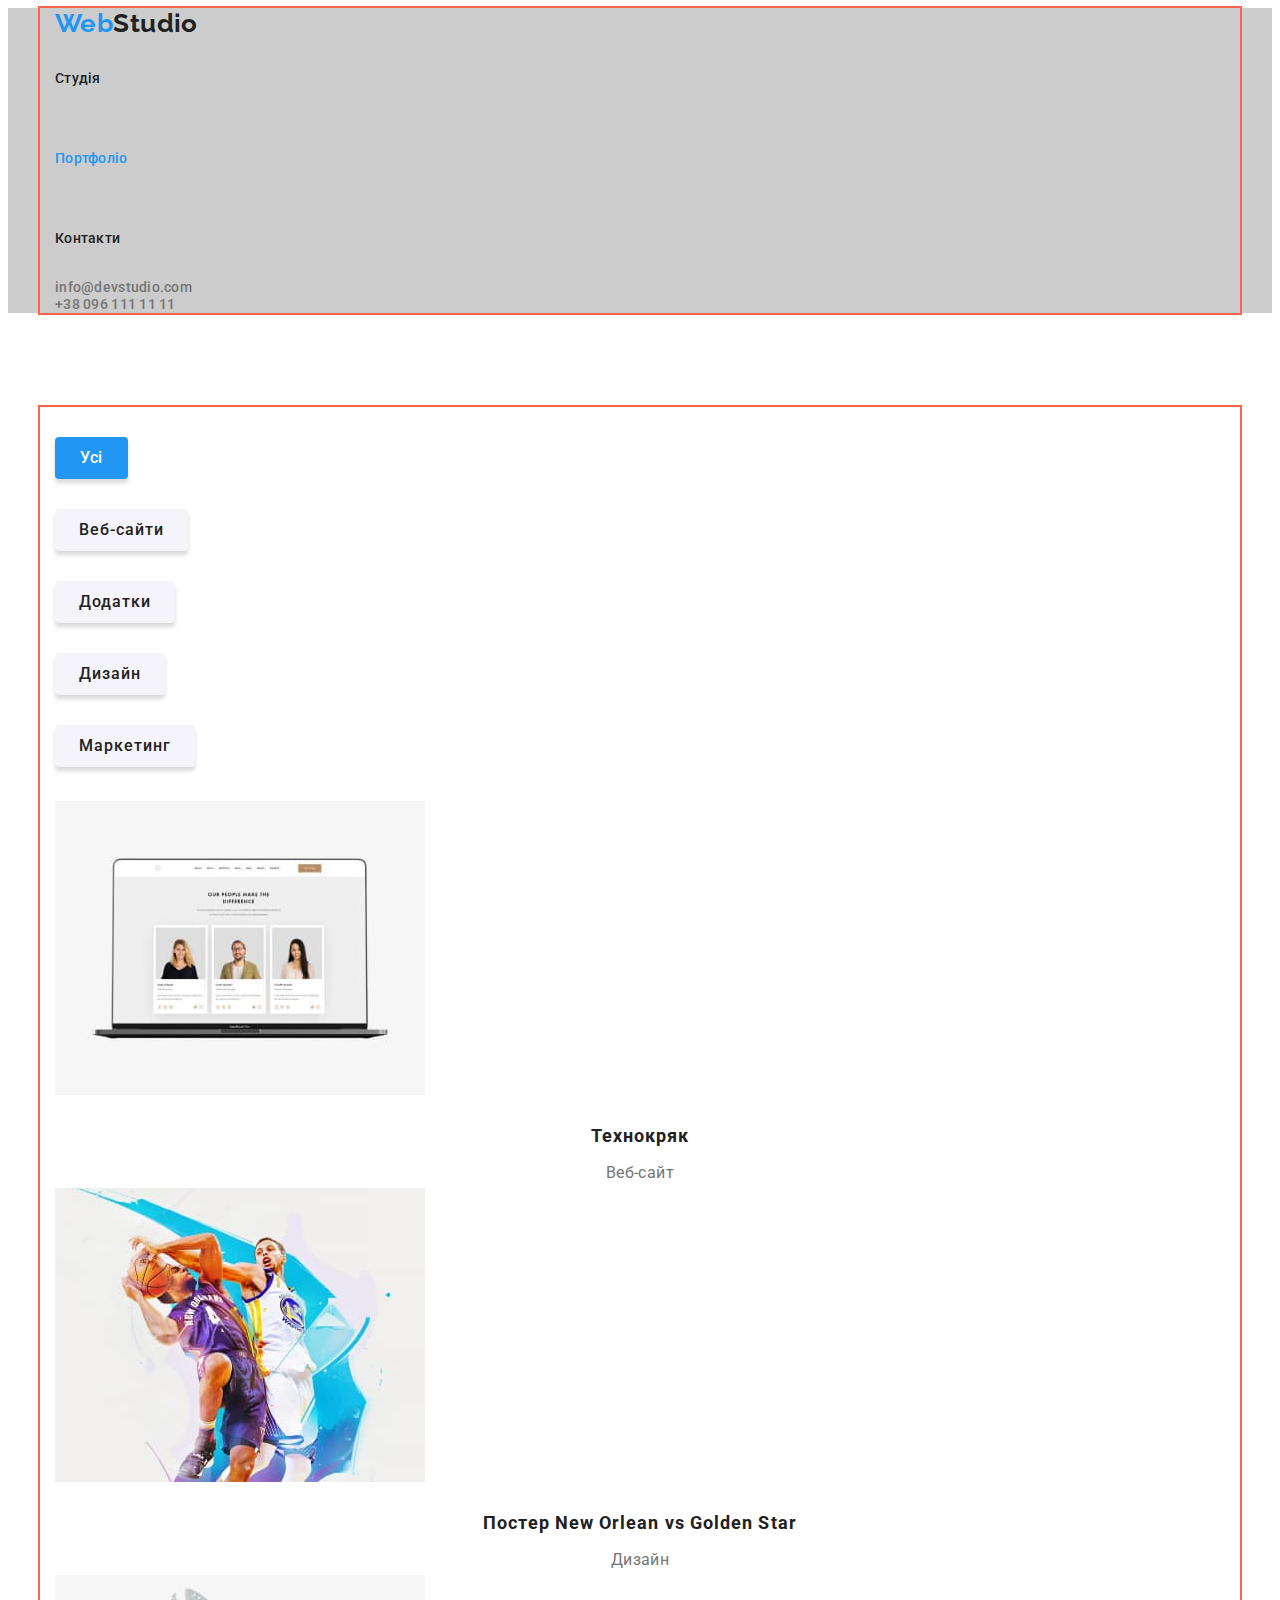
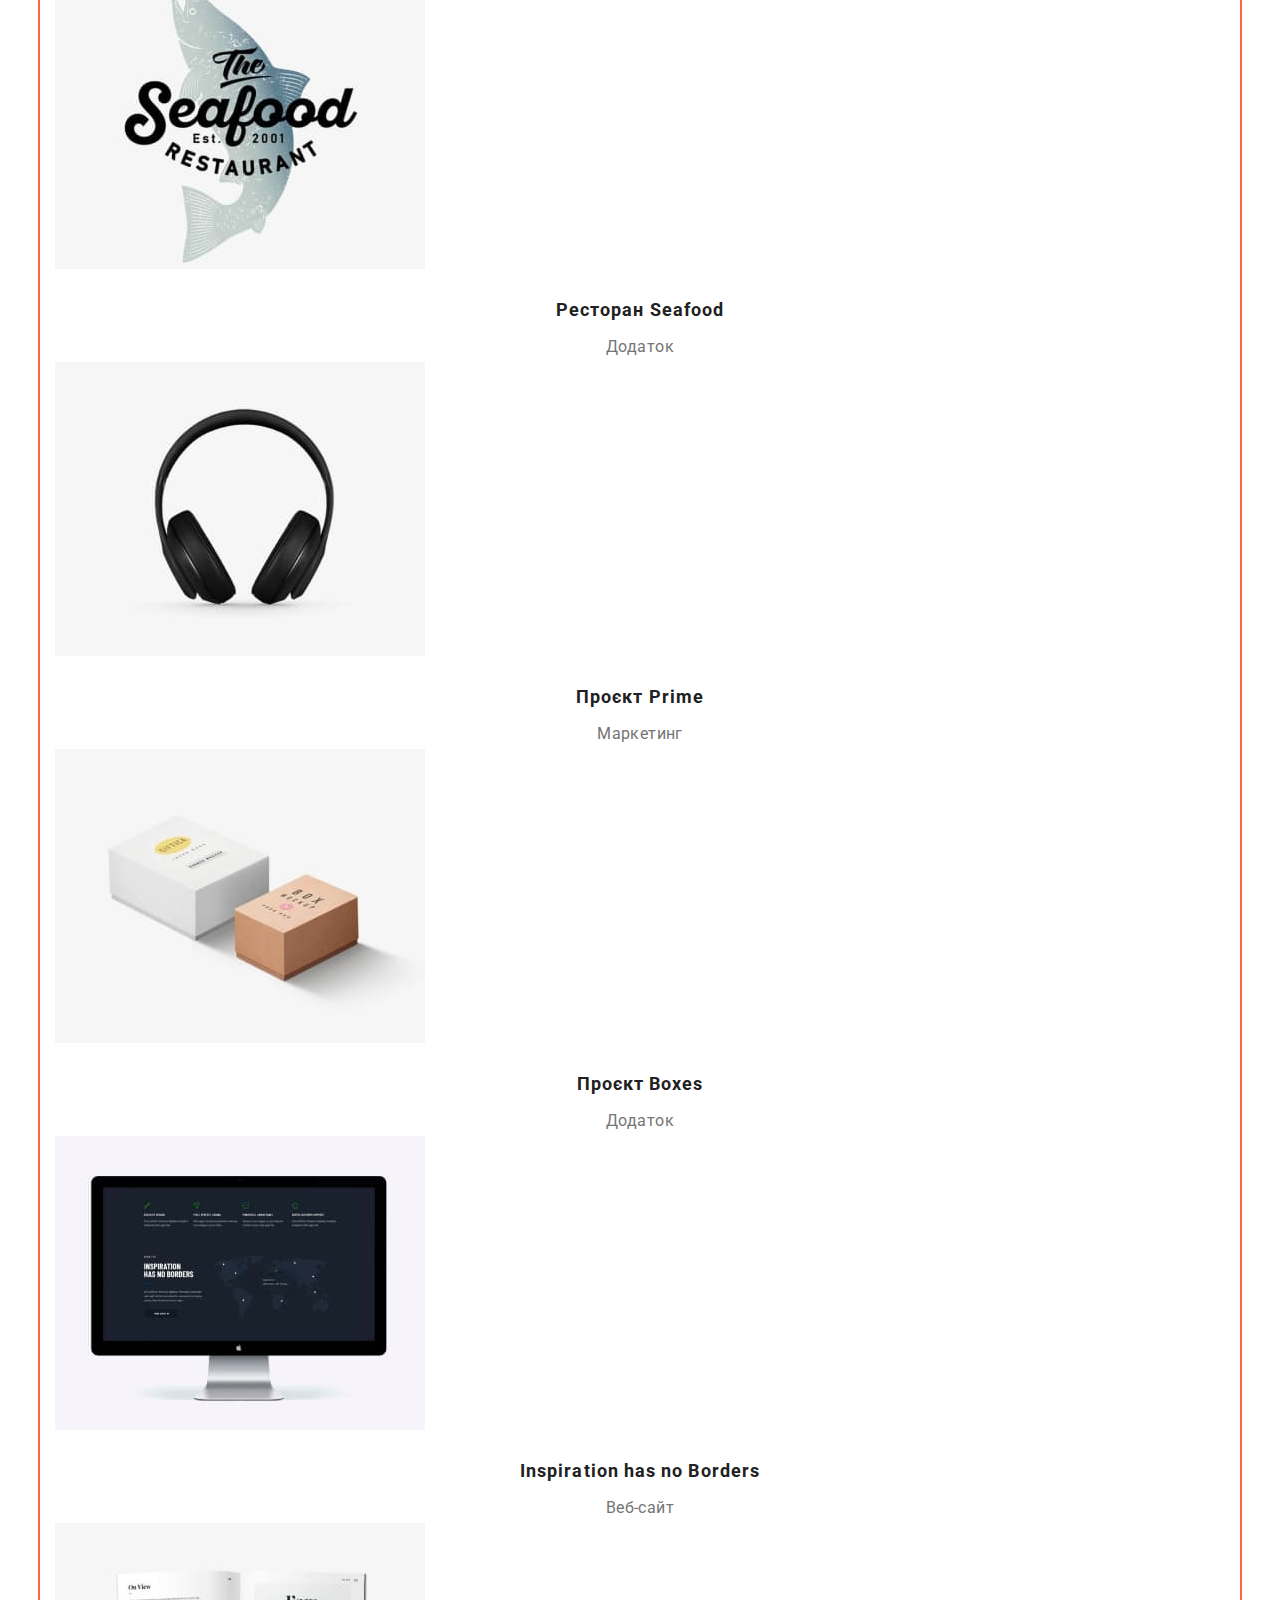
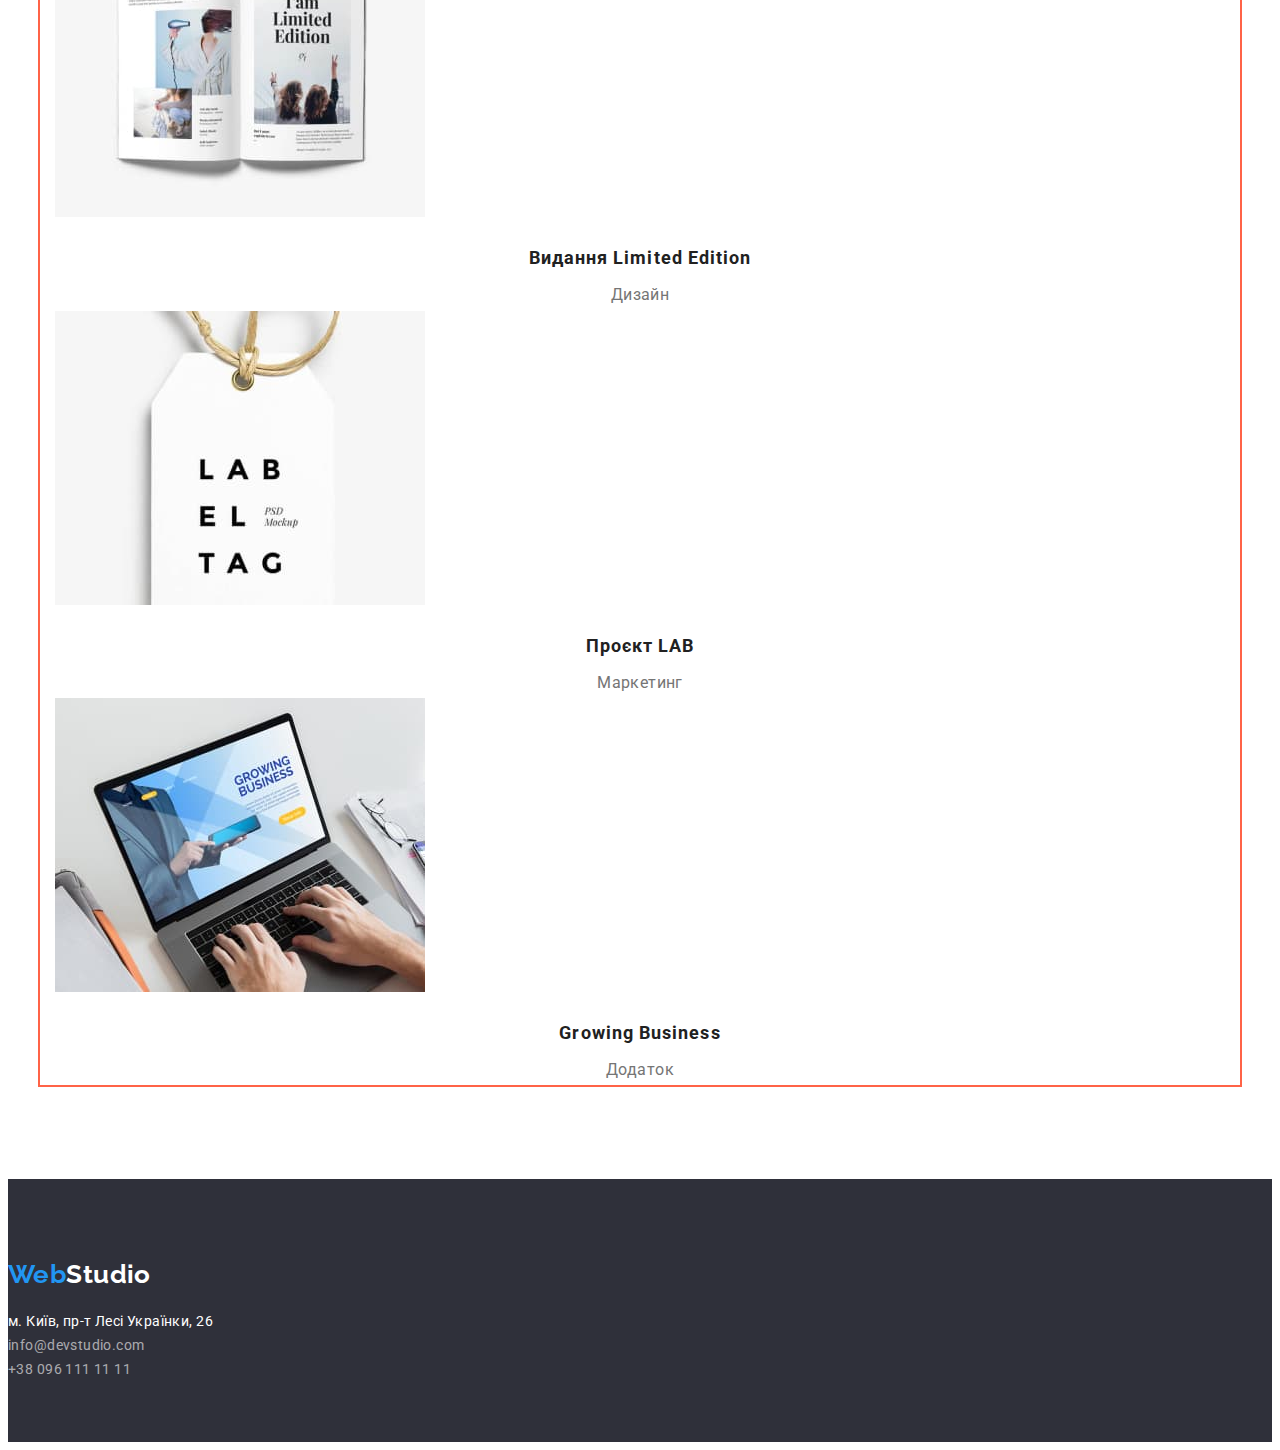
==== portfolio.html @ 20a70041 "Update index.html portfolio.html styles.css" ====
<!DOCTYPE html>
<html lang="uk">
  <head class="container">
    <meta charset="UTF-8" />
    <meta http-equiv="X-UA-Compatible" content="IE=edge" />
    <meta name="viewport" content="width=device-width, initial-scale=1.0" />
    <title>WebStudio-portfolio</title>
    <link
      href="https://fonts.googleapis.com/css2?family=Raleway:wght@700&family=Roboto:wght@400;500;700;900&display=swap"
      rel="stylesheet"
    />
    <link
      rel="stylesheet"
      href="https://cdnjs.cloudflare.com/ajax/libs/modern-normalize/1.1.0/modern-normalize.min.css"
      integrity="sha512-wpPYUAdjBVSE4KJnH1VR1HeZfpl1ub8YT/NKx4PuQ5NmX2tKuGu6U/JRp5y+Y8XG2tV+wKQpNHVUX03MfMFn9Q=="
      crossorigin="anonymous"
      referrerpolicy="no-referrer"
    />
    <link rel="stylesheet" href="./css/styles.css" />
  </head>
  <body>
    <!--Header-->
    <header class="page-header">
      <div class="container">
        <nav>
          <a href="/" class="logo">Web<span class="accent">Studio</span></a>
          <ul class="site-nav list">
            <li>
              <a href="./index.html" class="link">Студія</a>
            </li>
            <li>
              <a href="./portfolio.html" class="link current">Портфоліо</a>
            </li>
            <li>
              <a href="" class="link">Контакти</a>
            </li>
          </ul>
        </nav>
        <!--Mail+tel-->
        <ul class="auth-nav list">
          <li>
            <a href="mailto:info@devstudio.com" class="link">info@devstudio.com</a>
          </li>
          <li>
            <a href="tel:+380961111111" class="link">+38 096 111 11 11</a>
          </li>
        </ul>
      </div>
    </header>
    <main class="portfolio">
      <h1 hidden>Портфоліо</h1>
      <!--Buttons-->
      <div class="container">
        <ul class="work-nav list">
          <li>
            <button type="button" class="button primary">Усі</button>
          </li>
          <li>
            <button type="button" class="button secondary">Веб-сайти</button>
          </li>
          <li>
            <button type="button" class="button secondary">Додатки</button>
          </li>
          <li>
            <button type="button" class="button secondary">Дизайн</button>
          </li>
          <li>
            <button type="button" class="button secondary">Маркетинг</button>
          </li>
        </ul>
        <!--Portfolio-->
        <ul class="work-list list">
          <li>
            <img src="./images/portfolio/techno.jpg" alt="Технокряк" width="370" height="294" />
            <h2 class="title">Технокряк</h2>
            <p class="post">Веб-сайт</p>
          </li>
          <li>
            <img
              src="./images/portfolio/poster.jpg"
              alt="Постер New Orlean vs Golden Star"
              width="370"
              height="294"
            />
            <h2 class="title">Постер New Orlean vs Golden Star</h2>
            <p class="post">Дизайн</p>
          </li>
          <li>
            <img
              src="./images/portfolio/seafood.jpg"
              alt="Ресторан Seafood"
              width="370"
              height="294"
            />
            <h2 class="title">Ресторан Seafood</h2>
            <p class="post">Додаток</p>
          </li>
          <li>
            <img src="./images/portfolio/prime.jpg" alt="Проєкт Prime" width="370" height="294" />
            <h2 class="title">Проєкт Prime</h2>
            <p class="post">Маркетинг</p>
          </li>
          <li>
            <img src="./images/portfolio/boxes.jpg" alt="Проєкт Boxes" width="370" height="294" />
            <h2 class="title">Проєкт Boxes</h2>
            <p class="post">Додаток</p>
          </li>
          <li>
            <img
              src="./images/portfolio/inspiration.jpg"
              alt="Inspiration has no Borders"
              width="370"
              height="294"
            />
            <h2 class="title">Inspiration has no Borders</h2>
            <p class="post">Веб-сайт</p>
          </li>
          <li>
            <img
              src="./images/portfolio/limedition.jpg"
              alt="Видання Limited Edition"
              width="370"
              height="294"
            />
            <h2 class="title">Видання Limited Edition</h2>
            <p class="post">Дизайн</p>
          </li>
          <li>
            <img src="./images/portfolio/lab.jpg" alt="Проєкт LAB" width="370" height="294" />
            <h2 class="title">Проєкт LAB</h2>
            <p class="post">Маркетинг</p>
          </li>
          <li>
            <img
              src="./images/portfolio/growing.jpg"
              alt="Growing Business"
              width="370"
              height="294"
            />
            <h2 class="title">Growing Business</h2>
            <p class="post">Додаток</p>
          </li>
        </ul>
      </div>
    </main>
    <!--Contact Section-->
    <footer class="footer">
      <div class="logo-footer"></div>
      <a href="/" class="logo">Web<span class="studio">Studio</span></a>
      </div>
      <address>
        <ul class="contact list">
          <li>
            <a
              href="https://goo.gl/maps/7zNhKzBeEA4Yudbg6"
              target="_blank"
              rel="noopener noreferrer nofollow"
              class="adres"
              >м. Київ, пр-т Лесі Українки, 26
            </a>
          </li>
          <li>
            <a href="mailto:info@devstudio.com" class="link">info@devstudio.com</a>
          </li>
          <li>
            <a href="tel:+380961111111" class="link">+38 096 111 11 11</a>
          </li>
        </ul>
      </address>
    </footer>
  </body>
</html>
---- css/styles.css ----
/*Колір основного тексту #212121*/
/*Вторинний колір тексту #757575*/
/*Акцент #2196F3*/
/*HEDER and FOOTER #2F303A*/
/*Tel, mailto rgba(255, 255, 255, 0.6);*/
/*Основне тло background: ##FFFFFF*/
/*Додатковий колір кнопок #F5F4FA*/
/*Утиліта для скидання точок ненумерованого списку*/

:root {
  --text-color: #ffffff;
  --primary-text-color: #212121;
  --secondary-text-color: #757575;
  --accent-color: #2196f3;
  --primary-button-color: #f5f4fa;
  --background-color: #f5f4fa;
  --primary-background-color: #ffffff;
  --secondary-background-color: #2f303a;
}

html {
  box-sizing: border-box;
}

*,
*::before,
*::after {
  box-sizing: inherit;
}

h1,
h2,
h3,
h4,
h5,
h6,
ul,
p {
  margin: 0;
}

ul {
  padding-left: 0;
}

body {
  color: var(--primary-text-color);
  background-color: var(--primary-background-color);
  font-family: Roboto, sans-serif;
  font-size: 14px;
  letter-spacing: 0.03em;
}

.list {
  list-style: none;
  margin-top: 0;
  margin-bottom: auto;
}

/*Відмінюємо підкреслення для тегів*/
a,
adress {
  text-decoration: none;
}

/*Стиль logo*/
.logo {
  color: var(--accent-color);
  font-family: Raleway, sans-serif;
  font-weight: 700;
  font-size: 26px;
  line-height: 1.2;
}

.accent {
  color: var(--primary-text-color);
  font-family: Raleway, sans-serif;
  font-weight: 700;
  font-size: 26px;
  line-height: 1.2;
}

.studio {
  color: var(--text-color);
  font-family: Raleway, sans-serif;
  font-weight: 700;
  font-size: 26px;
  line-height: 1.2;
}

/*Header Site nav*/
.page-header {
  background-color: #ccc;
}

.site-nav .link {
  color: var(--primary-text-color);
  font-weight: 500;
  line-height: 1.14;
  letter-spacing: 0.02em;
  display: block;
  padding-top: 32px;
  padding-bottom: 32px;
}

.site-nav .link:hover,
.site-nav .link:focus {
  color: var(--accent-color);
}

/*составной селектор- фиксатор цвета ссылки*/
.site-nav .link.current {
  color: var(--accent-color);
}

/*Mail+tel*/
.auth-nav .link {
  color: var(--secondary-text-color);
  font-weight: 500;
  line-height: 1.14;
  letter-spacing: 0.02em;
  }

.auth-nav .link:hover,
.auth-nav .link:focus {
  color: var(--accent-color);
}

/*Hero*/
.hero {
  background-color: var(--secondary-background-color);
  text-align: center;
  margin-bottom: 94px;
  height: 600px;
}

.hero-title {
  color: var(--text-color);
  font-weight: 900;
  font-size: 44px;
  line-height: 1.36;
  /*text-align: center;*/
  text-transform: uppercase;
  letter-spacing: 0.06em;
  margin-top: 0;
  margin-bottom: 30px;
  padding-top: 200px;
}

/*Buttons*/
.button {
  color: var(--primary-background-color);
  background-color: var(--accent-color);
  border-color: transparent;
  font-family: 'Roboto';
  font-weight: 700;
  font-size: 16px;
  line-height: 1.875;
  text-align: center;
  letter-spacing: 0.06em;
  border-radius: 4px;
  padding: 10px 32px;
  min-width: 216px;
  box-shadow: 0px 4px 4px rgba(0, 0, 0, 0.15);
  margin-top: 30px;
}

.button.primary {
  color: var(--primary-background-color);
  background-color: var(--accent-color);
  border-color: transparent;
  font-family: 'Roboto';
  font-weight: 500;
  font-size: 16px;
  line-height: 1.625;
  text-align: center;
  min-width: 73px;
  padding: 6px 22px;
}

.button.secondary {
  color: var(--primary-text-color);
  background-color: var(--primary-button-color);
  border-color: transparent;
  font-family: 'Roboto';
  font-weight: 500;
  font-size: 16px;
  line-height: 1.625;
  text-align: center;
  min-width: 103px;
  padding: 6px 22px;
}

.button.primary:hover,
.button.primary:focus {
  color: var(--primary-text-color);
  background-color: var(--primary-button-color);
}

.button.secondary:hover,
.button.secondary:focus {
  color: var(--primary-background-color);
  background-color: var(--accent-color);
}

/*Specifics*/
.specifics {
  margin-top: 0;
  margin-bottom: 94px;
}

.section .title {
  margin-top: 0;
  margin-bottom: 10px;
  color: var(--primary-text-color);
  font-weight: 700;
  line-height: 1.14;
  text-transform: uppercase;
}

.section .post {
  margin-top: 0;
  margin-bottom: 0;
  color: var(--secondary-text-color);
  font-weight: 400;
  line-height: 1.71;
}

/*What do we do*/
.image {
  margin-top: 0;
  margin-bottom: 94px;
}

.section-title {
  margin-top: 0;
  margin-bottom: 50px;
  color: var(--primary-text-color);
  font-weight: 700;
  font-size: 36px;
  line-height: 1.16;
  text-align: center;
}

/*Our team*/
.team {
  margin-top: 0;
  margin-bottom: 0;
  background-color: var(--background-color);
}

.team-title {
  margin-top: 0;
  margin-bottom: 50px;
  padding-top: 94px;
  color: var(--primary-text-color);
  font-weight: 700;
  font-size: 36px;
  line-height: 1.16;
  text-align: center;
}

.team-list .title {
  margin-top: 30px;
  margin-bottom: 0px;
  color: var(--primary-text-color);
  font-weight: 500;
  font-size: 16px;
  line-height: 1.18;
  text-align: center;
}

.team-list .post {
  margin-top: 10px;
  margin-bottom: 0;
  color: var(--secondary-text-color);
  font-weight: 400;
  font-size: 16px;
  line-height: 1.18;
  text-align: center;
  border-bottom: 1px solid var(--secondary-text-color);
  border-radius: 4px;
  padding-bottom: 30px;
}

/*Portfolio*/
.portfolio {
  margin-top: 94px;
  margin-bottom: 94px;
}

.work-list {
  margin-top: 34px;
}

.work-list .title {
  margin-top: 20px;
  margin-bottom: 4px;
  color: var(--primary-text-color);
  font-weight: 700;
  font-size: 18px;
  line-height: 2;
  letter-spacing: 0.06em;
  text-align: center;
}

.work-list .post {
  margin-top: 0;
  margin-bottom: 0;
  color: var(--secondary-text-color);
  font-weight: 400;
  font-size: 16px;
  line-height: 1.88;
  text-align: center;
}

/*Footer*/
.footer {
  background-color: var(--secondary-background-color);
}

.logo-footer {
padding-top: 60px;
padding-bottom: 20px;
}

.contact {
  margin-top: 20px;
  padding-bottom: 60px;
}

.contact .adres {
  color: var(--text-color);
  font-style: normal;
  font-weight: 400;
  line-height: 1.71;
}

.contact .link {
  color: rgba(255, 255, 255, 0.6);
  font-style: normal;
  font-weight: 400;
  line-height: 1.71;
}

/*Розмітка сторінки*/
.container {
  width: 1200px;
  padding-left: 15px;
  padding-right: 15px;
  margin-left: auto;
  margin-right: auto;
  outline: 2px solid tomato;
}
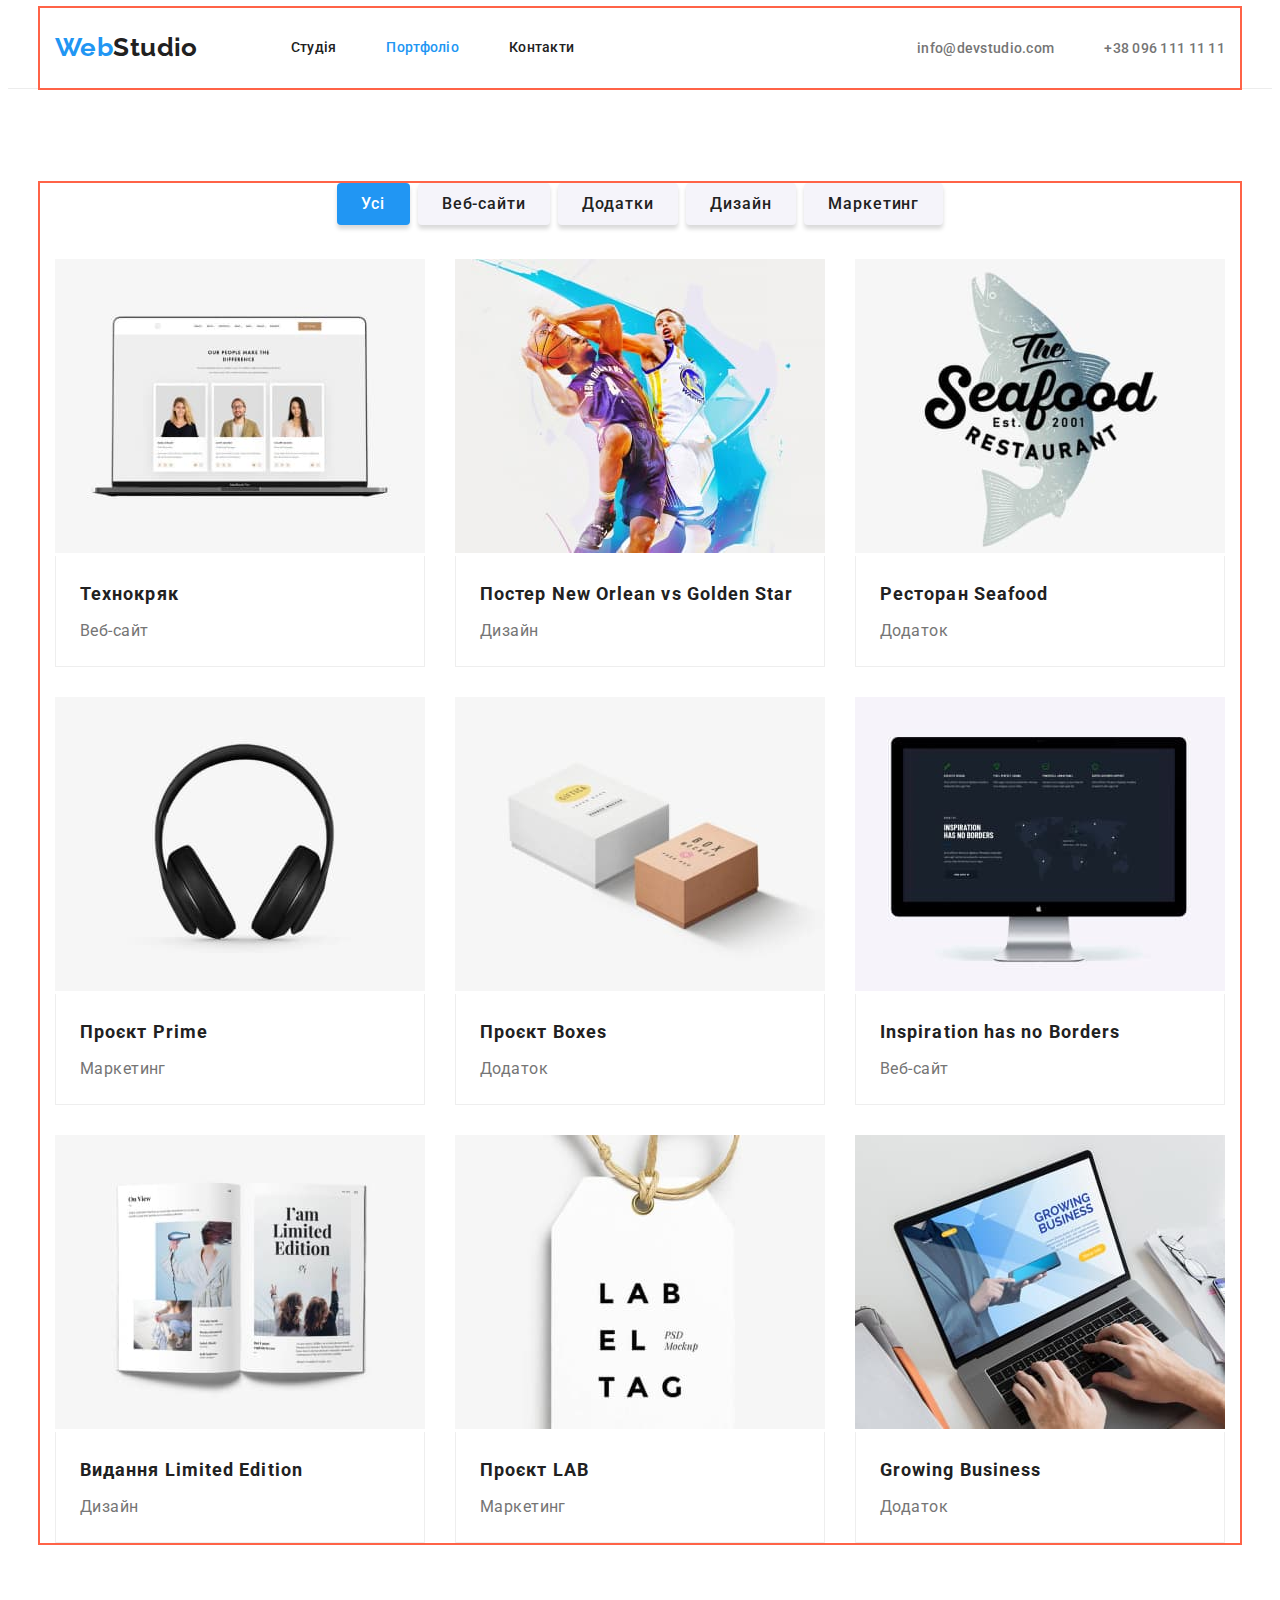
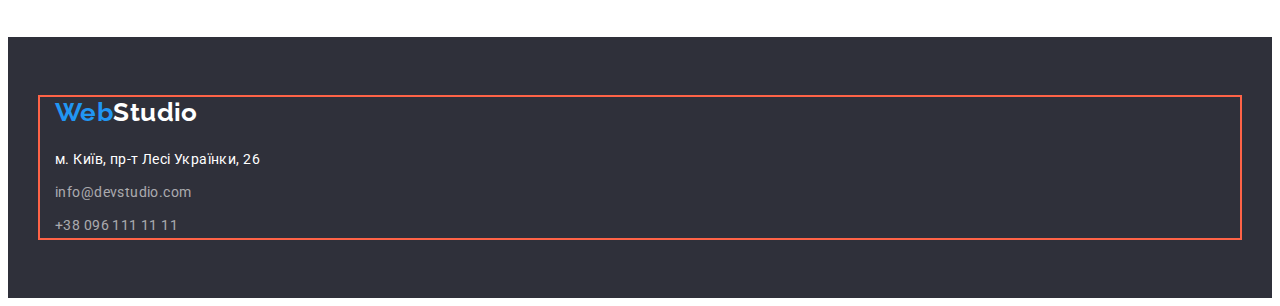
==== commit 8451a75e: "Update index.html portfolio.html styles.css" ====
--- a/portfolio.html
+++ b/portfolio.html
@@ -21,30 +21,32 @@
   <body>
     <!--Header-->
     <header class="page-header">
-      <div class="container">
-        <nav>
+      <div class="container header-nav">
+        <nav class="main-nav">
           <a href="/" class="logo">Web<span class="accent">Studio</span></a>
           <ul class="site-nav list">
-            <li>
+            <li class="item">
               <a href="./index.html" class="link">Студія</a>
             </li>
-            <li>
+            <li class="item">
               <a href="./portfolio.html" class="link current">Портфоліо</a>
             </li>
-            <li>
+            <li class="item">
               <a href="" class="link">Контакти</a>
             </li>
           </ul>
         </nav>
         <!--Mail+tel-->
-        <ul class="auth-nav list">
-          <li>
-            <a href="mailto:info@devstudio.com" class="link">info@devstudio.com</a>
-          </li>
-          <li>
-            <a href="tel:+380961111111" class="link">+38 096 111 11 11</a>
-          </li>
-        </ul>
+        <div class="auth-nav">
+          <ul class="auth-nav-li list">
+            <li class="item">
+              <a href="mailto:info@devstudio.com" class="link">info@devstudio.com</a>
+            </li>
+            <li class="item">
+              <a href="tel:+380961111111" class="link">+38 096 111 11 11</a>
+            </li>
+          </ul>
+        </div>
       </div>
     </header>
     <main class="portfolio">
@@ -52,121 +54,139 @@
       <!--Buttons-->
       <div class="container">
         <ul class="work-nav list">
-          <li>
+          <li class="item">
             <button type="button" class="button primary">Усі</button>
           </li>
-          <li>
+          <li class="item">
             <button type="button" class="button secondary">Веб-сайти</button>
           </li>
-          <li>
+          <li class="item">
             <button type="button" class="button secondary">Додатки</button>
           </li>
-          <li>
+          <li class="item">
             <button type="button" class="button secondary">Дизайн</button>
           </li>
-          <li>
+          <li class="item">
             <button type="button" class="button secondary">Маркетинг</button>
           </li>
         </ul>
         <!--Portfolio-->
         <ul class="work-list list">
-          <li>
+          <li class="work-li">
             <img src="./images/portfolio/techno.jpg" alt="Технокряк" width="370" height="294" />
-            <h2 class="title">Технокряк</h2>
-            <p class="post">Веб-сайт</p>
+            <div class="item">
+              <h2 class="title">Технокряк</h2>
+              <p class="post">Веб-сайт</p>
+            </div>
           </li>
-          <li>
+          <li class="work-li">
             <img
               src="./images/portfolio/poster.jpg"
               alt="Постер New Orlean vs Golden Star"
               width="370"
               height="294"
             />
-            <h2 class="title">Постер New Orlean vs Golden Star</h2>
-            <p class="post">Дизайн</p>
+            <div class="item">
+              <h2 class="title">Постер New Orlean vs Golden Star</h2>
+              <p class="post">Дизайн</p>
+            </div>
           </li>
-          <li>
+          <li class="work-li">
             <img
               src="./images/portfolio/seafood.jpg"
               alt="Ресторан Seafood"
               width="370"
               height="294"
             />
-            <h2 class="title">Ресторан Seafood</h2>
-            <p class="post">Додаток</p>
+            <div class="item">
+              <h2 class="title">Ресторан Seafood</h2>
+              <p class="post">Додаток</p>
+            </div>
           </li>
-          <li>
+          <li class="work-li">
             <img src="./images/portfolio/prime.jpg" alt="Проєкт Prime" width="370" height="294" />
-            <h2 class="title">Проєкт Prime</h2>
-            <p class="post">Маркетинг</p>
+            <div class="item">
+              <h2 class="title">Проєкт Prime</h2>
+              <p class="post">Маркетинг</p>
+            </div>
           </li>
-          <li>
+          <li class="work-li">
             <img src="./images/portfolio/boxes.jpg" alt="Проєкт Boxes" width="370" height="294" />
-            <h2 class="title">Проєкт Boxes</h2>
-            <p class="post">Додаток</p>
+            <div class="item">
+              <h2 class="title">Проєкт Boxes</h2>
+              <p class="post">Додаток</p>
+            </div>
           </li>
-          <li>
+          <li class="work-li">
             <img
               src="./images/portfolio/inspiration.jpg"
               alt="Inspiration has no Borders"
               width="370"
               height="294"
             />
-            <h2 class="title">Inspiration has no Borders</h2>
-            <p class="post">Веб-сайт</p>
+            <div class="item">
+              <h2 class="title">Inspiration has no Borders</h2>
+              <p class="post">Веб-сайт</p>
+            </div>
           </li>
-          <li>
+          <li class="work-li">
             <img
               src="./images/portfolio/limedition.jpg"
               alt="Видання Limited Edition"
               width="370"
               height="294"
             />
-            <h2 class="title">Видання Limited Edition</h2>
-            <p class="post">Дизайн</p>
+            <div class="item">
+              <h2 class="title">Видання Limited Edition</h2>
+              <p class="post">Дизайн</p>
+            </div>
           </li>
-          <li>
+          <li class="work-li">
             <img src="./images/portfolio/lab.jpg" alt="Проєкт LAB" width="370" height="294" />
-            <h2 class="title">Проєкт LAB</h2>
-            <p class="post">Маркетинг</p>
+            <div class="item">
+              <h2 class="title">Проєкт LAB</h2>
+              <p class="post">Маркетинг</p>
+            </div>
           </li>
-          <li>
+          <li class="work-li">
             <img
               src="./images/portfolio/growing.jpg"
               alt="Growing Business"
               width="370"
               height="294"
             />
-            <h2 class="title">Growing Business</h2>
-            <p class="post">Додаток</p>
+            <div class="item">
+              <h2 class="title">Growing Business</h2>
+              <p class="post">Додаток</p>
+            </div>
           </li>
         </ul>
       </div>
     </main>
     <!--Contact Section-->
     <footer class="footer">
-      <div class="logo-footer"></div>
-      <a href="/" class="logo">Web<span class="studio">Studio</span></a>
+      <div class="container">
+        <a href="/" class="logo">Web<span class="studio">Studio</span></a>
+        <address class="adress-nav">
+          <ul class="contact list">
+            <li class="item">
+              <a
+                href="https://goo.gl/maps/7zNhKzBeEA4Yudbg6"
+                target="_blank"
+                rel="noopener noreferrer nofollow"
+                class="adres"
+                >м. Київ, пр-т Лесі Українки, 26
+              </a>
+            </li>
+            <li class="item">
+              <a href="mailto:info@devstudio.com" class="link">info@devstudio.com</a>
+            </li>
+            <li class="item">
+              <a href="tel:+380961111111" class="link">+38 096 111 11 11</a>
+            </li>
+          </ul>
+        </address>
       </div>
-      <address>
-        <ul class="contact list">
-          <li>
-            <a
-              href="https://goo.gl/maps/7zNhKzBeEA4Yudbg6"
-              target="_blank"
-              rel="noopener noreferrer nofollow"
-              class="adres"
-              >м. Київ, пр-т Лесі Українки, 26
-            </a>
-          </li>
-          <li>
-            <a href="mailto:info@devstudio.com" class="link">info@devstudio.com</a>
-          </li>
-          <li>
-            <a href="tel:+380961111111" class="link">+38 096 111 11 11</a>
-          </li>
-        </ul>
-      </address>
     </footer>
   </body>
 </html>
--- a/css/styles.css
+++ b/css/styles.css
@@ -16,6 +16,7 @@
   --background-color: #f5f4fa;
   --primary-background-color: #ffffff;
   --secondary-background-color: #2f303a;
+  --border-color: #eeeeee;
 }
 
 html {
@@ -70,6 +71,7 @@
   font-weight: 700;
   font-size: 26px;
   line-height: 1.2;
+  /*margin-left: 215px;*/
 }
 
 .accent {
@@ -88,19 +90,54 @@
   line-height: 1.2;
 }
 
-/*Header Site nav*/
+/*Header*/
 .page-header {
-  background-color: #ccc;
+  /*background-color: #ccc;*/
+  border-bottom: 1px solid #ececec;
+}
+
+.header-nav {
+  display: flex;
+  align-items: center;
+}
+
+.main-nav {
+  display: flex;
+  align-items: center;
+  justify-content: center;
+}
+
+/* Site nav*/
+.site-nav {
+  display: flex;
+  margin-left: 93px;
+}
+
+.site-nav .item {
+  margin-right: 50px;
+}
+
+/*Auth-nav*/
+.auth-nav-li {
+  display: flex;
+}
+
+.auth-nav .item + .item {
+  margin-left: 50px;
+}
+
+.site-nav .item:last-child {
+  margin-right: 0px;
 }
 
 .site-nav .link {
+  display: block;
+  padding-top: 32px;
+  padding-bottom: 32px;
   color: var(--primary-text-color);
   font-weight: 500;
   line-height: 1.14;
   letter-spacing: 0.02em;
-  display: block;
-  padding-top: 32px;
-  padding-bottom: 32px;
 }
 
 .site-nav .link:hover,
@@ -108,18 +145,25 @@
   color: var(--accent-color);
 }
 
-/*составной селектор- фиксатор цвета ссылки*/
 .site-nav .link.current {
   color: var(--accent-color);
 }
 
 /*Mail+tel*/
+.auth-nav {
+  margin-left: auto;
+}
+
+.auth-nav .item + .item {
+  margin-left: 50px;
+}
+
 .auth-nav .link {
   color: var(--secondary-text-color);
   font-weight: 500;
   line-height: 1.14;
   letter-spacing: 0.02em;
-  }
+}
 
 .auth-nav .link:hover,
 .auth-nav .link:focus {
@@ -135,6 +179,9 @@
 }
 
 .hero-title {
+  margin-top: 0;
+  margin-bottom: 30px;
+  padding-top: 200px;
   color: var(--text-color);
   font-weight: 900;
   font-size: 44px;
@@ -142,9 +189,6 @@
   /*text-align: center;*/
   text-transform: uppercase;
   letter-spacing: 0.06em;
-  margin-top: 0;
-  margin-bottom: 30px;
-  padding-top: 200px;
 }
 
 /*Buttons*/
@@ -162,7 +206,6 @@
   padding: 10px 32px;
   min-width: 216px;
   box-shadow: 0px 4px 4px rgba(0, 0, 0, 0.15);
-  margin-top: 30px;
 }
 
 .button.primary {
@@ -191,6 +234,10 @@
   padding: 6px 22px;
 }
 
+.button:active {
+  background-color: #188CE8;
+}
+
 .button.primary:hover,
 .button.primary:focus {
   color: var(--primary-text-color);
@@ -209,9 +256,24 @@
   margin-bottom: 94px;
 }
 
+.section {
+  display: flex;
+  justify-content: center;
+}
+
+.section .item {
+  margin-right: 30px;
+  outline: 1px solid tomato;
+}
+
+.section .item:last-child {
+  margin-right: 0px;
+}
+
 .section .title {
   margin-top: 0;
   margin-bottom: 10px;
+
   color: var(--primary-text-color);
   font-weight: 700;
   line-height: 1.14;
@@ -232,9 +294,15 @@
   margin-bottom: 94px;
 }
 
+.image-list {
+  display: flex;
+  justify-content: space-between;
+}
+
 .section-title {
   margin-top: 0;
   margin-bottom: 50px;
+
   color: var(--primary-text-color);
   font-weight: 700;
   font-size: 36px;
@@ -246,13 +314,27 @@
 .team {
   margin-top: 0;
   margin-bottom: 0;
+
   background-color: var(--background-color);
+}
+
+.team-list {
+  display: flex;
+  justify-content: space-between;
+  margin-bottom: 94px;
+}
+
+.team-li {
+  box-shadow: 0px 1px 3px rgba(0, 0, 0, 0.12), 0px 1px 1px rgba(0, 0, 0, 0.14),
+    0px 2px 1px rgba(0, 0, 0, 0.2);
+  border-radius: 0px 0px 4px 4px;
 }
 
 .team-title {
   margin-top: 0;
   margin-bottom: 50px;
   padding-top: 94px;
+
   color: var(--primary-text-color);
   font-weight: 700;
   font-size: 36px;
@@ -263,6 +345,7 @@
 .team-list .title {
   margin-top: 30px;
   margin-bottom: 0px;
+
   color: var(--primary-text-color);
   font-weight: 500;
   font-size: 16px;
@@ -273,14 +356,27 @@
 .team-list .post {
   margin-top: 10px;
   margin-bottom: 0;
+
   color: var(--secondary-text-color);
   font-weight: 400;
   font-size: 16px;
   line-height: 1.18;
   text-align: center;
-  border-bottom: 1px solid var(--secondary-text-color);
-  border-radius: 4px;
   padding-bottom: 30px;
+}
+
+/*Кнопки nav для Portfolio*/
+.work-nav {
+  display: flex;
+  justify-content: center;
+}
+
+.work-nav .item {
+  margin-right: 8px;
+}
+
+.work-nav .item:last-child {
+  margin-right: 0px;
 }
 
 /*Portfolio*/
@@ -290,43 +386,60 @@
 }
 
 .work-list {
+  display: flex;
+  flex-wrap: wrap;
+  gap: 30px;
   margin-top: 34px;
 }
 
+.work-li {
+  flex-basis: calc((100% - 60px) / 3);
+}
+
+.work-list .item {
+  padding: 20px 24px;
+  border-left: 1px solid var(--border-color);
+  border-right: 1px solid var(--border-color);
+  border-bottom: 1px solid var(--border-color);
+}
+
 .work-list .title {
-  margin-top: 20px;
   margin-bottom: 4px;
+
   color: var(--primary-text-color);
   font-weight: 700;
   font-size: 18px;
   line-height: 2;
   letter-spacing: 0.06em;
-  text-align: center;
 }
 
 .work-list .post {
   margin-top: 0;
   margin-bottom: 0;
+
   color: var(--secondary-text-color);
   font-weight: 400;
   font-size: 16px;
   line-height: 1.88;
-  text-align: center;
 }
 
 /*Footer*/
 .footer {
+  padding-top: 60px;
+  padding-bottom: 60px;
   background-color: var(--secondary-background-color);
-}
-
-.logo-footer {
-padding-top: 60px;
-padding-bottom: 20px;
 }
 
 .contact {
   margin-top: 20px;
-  padding-bottom: 60px;
+}
+
+.contact .item {
+  margin-bottom: 9px;
+}
+
+.contact .item:last-child {
+  margin-bottom: 0px;
 }
 
 .contact .adres {
@@ -345,10 +458,10 @@
 
 /*Розмітка сторінки*/
 .container {
+  margin-left: auto;
+  margin-right: auto;
+  outline: 2px solid tomato;
   width: 1200px;
   padding-left: 15px;
   padding-right: 15px;
-  margin-left: auto;
-  margin-right: auto;
-  outline: 2px solid tomato;
-}
+}
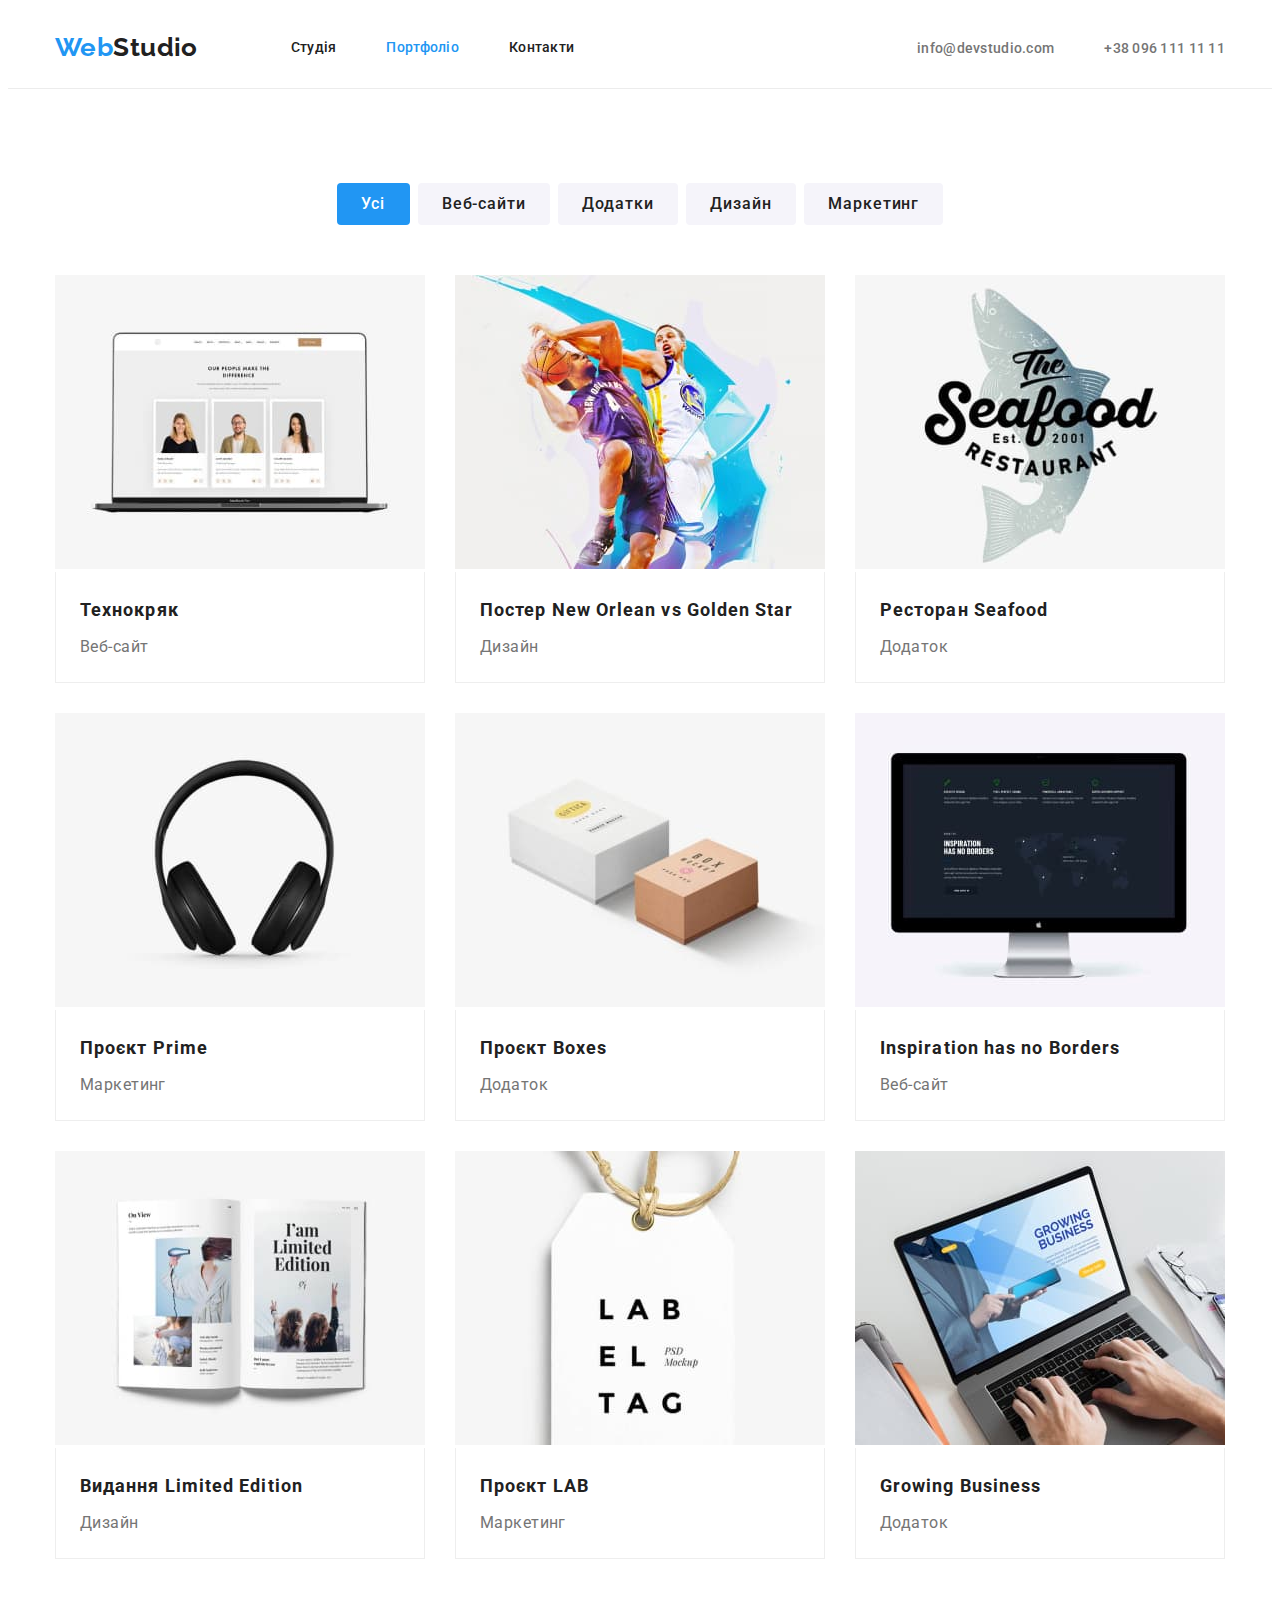
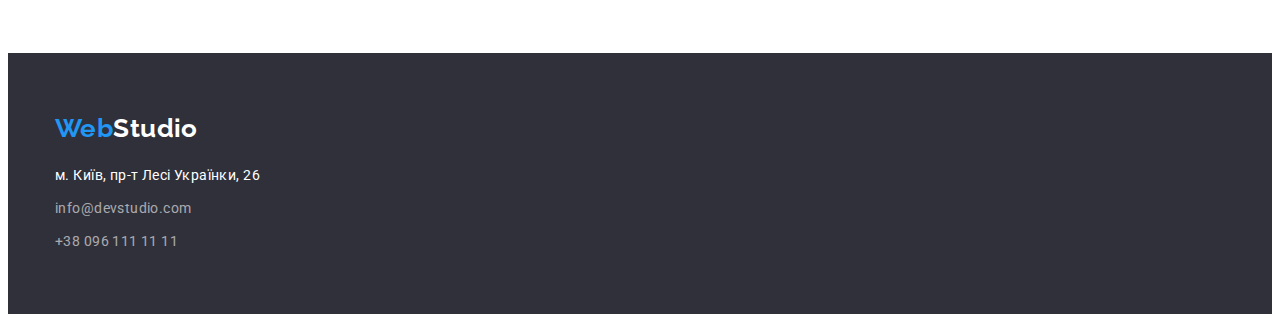
==== commit 49dca662: "Update index.html portfolio.html styles.css" ====
--- a/portfolio.html
+++ b/portfolio.html
@@ -1,192 +1,160 @@
 <!DOCTYPE html>
 <html lang="uk">
-  <head class="container">
-    <meta charset="UTF-8" />
-    <meta http-equiv="X-UA-Compatible" content="IE=edge" />
-    <meta name="viewport" content="width=device-width, initial-scale=1.0" />
-    <title>WebStudio-portfolio</title>
-    <link
-      href="https://fonts.googleapis.com/css2?family=Raleway:wght@700&family=Roboto:wght@400;500;700;900&display=swap"
-      rel="stylesheet"
-    />
-    <link
-      rel="stylesheet"
-      href="https://cdnjs.cloudflare.com/ajax/libs/modern-normalize/1.1.0/modern-normalize.min.css"
-      integrity="sha512-wpPYUAdjBVSE4KJnH1VR1HeZfpl1ub8YT/NKx4PuQ5NmX2tKuGu6U/JRp5y+Y8XG2tV+wKQpNHVUX03MfMFn9Q=="
-      crossorigin="anonymous"
-      referrerpolicy="no-referrer"
-    />
-    <link rel="stylesheet" href="./css/styles.css" />
-  </head>
-  <body>
-    <!--Header-->
-    <header class="page-header">
-      <div class="container header-nav">
-        <nav class="main-nav">
-          <a href="/" class="logo">Web<span class="accent">Studio</span></a>
-          <ul class="site-nav list">
-            <li class="item">
-              <a href="./index.html" class="link">Студія</a>
-            </li>
-            <li class="item">
-              <a href="./portfolio.html" class="link current">Портфоліо</a>
-            </li>
-            <li class="item">
-              <a href="" class="link">Контакти</a>
-            </li>
-          </ul>
-        </nav>
-        <!--Mail+tel-->
-        <div class="auth-nav">
-          <ul class="auth-nav-li list">
-            <li class="item">
-              <a href="mailto:info@devstudio.com" class="link">info@devstudio.com</a>
-            </li>
-            <li class="item">
-              <a href="tel:+380961111111" class="link">+38 096 111 11 11</a>
-            </li>
-          </ul>
-        </div>
-      </div>
-    </header>
-    <main class="portfolio">
-      <h1 hidden>Портфоліо</h1>
-      <!--Buttons-->
-      <div class="container">
-        <ul class="work-nav list">
+
+<head class="container">
+  <meta charset="UTF-8" />
+  <meta http-equiv="X-UA-Compatible" content="IE=edge" />
+  <meta name="viewport" content="width=device-width, initial-scale=1.0" />
+  <title>WebStudio-portfolio</title>
+  <link href="https://fonts.googleapis.com/css2?family=Raleway:wght@700&family=Roboto:wght@400;500;700;900&display=swap"
+    rel="stylesheet" />
+  <link rel="stylesheet" href="https://cdnjs.cloudflare.com/ajax/libs/modern-normalize/1.1.0/modern-normalize.min.css"
+    integrity="sha512-wpPYUAdjBVSE4KJnH1VR1HeZfpl1ub8YT/NKx4PuQ5NmX2tKuGu6U/JRp5y+Y8XG2tV+wKQpNHVUX03MfMFn9Q=="
+    crossorigin="anonymous" referrerpolicy="no-referrer" />
+  <link rel="stylesheet" href="./css/styles.css" />
+</head>
+
+<body>
+  <!--Header-->
+  <header class="page-header">
+    <div class="container header-nav">
+      <nav class="main-nav">
+        <a href="/" class="logo">Web<span class="accent">Studio</span></a>
+        <ul class="site-nav list">
           <li class="item">
-            <button type="button" class="button primary">Усі</button>
+            <a href="./index.html" class="link">Студія</a>
           </li>
           <li class="item">
-            <button type="button" class="button secondary">Веб-сайти</button>
+            <a href="./portfolio.html" class="link current">Портфоліо</a>
           </li>
           <li class="item">
-            <button type="button" class="button secondary">Додатки</button>
+            <a href="" class="link">Контакти</a>
+          </li>
+        </ul>
+      </nav>
+      <!--Mail+tel-->
+      <div class="auth-nav">
+        <ul class="auth-nav-li list">
+          <li class="item">
+            <a href="mailto:info@devstudio.com" class="link">info@devstudio.com</a>
           </li>
           <li class="item">
-            <button type="button" class="button secondary">Дизайн</button>
-          </li>
-          <li class="item">
-            <button type="button" class="button secondary">Маркетинг</button>
-          </li>
-        </ul>
-        <!--Portfolio-->
-        <ul class="work-list list">
-          <li class="work-li">
-            <img src="./images/portfolio/techno.jpg" alt="Технокряк" width="370" height="294" />
-            <div class="item">
-              <h2 class="title">Технокряк</h2>
-              <p class="post">Веб-сайт</p>
-            </div>
-          </li>
-          <li class="work-li">
-            <img
-              src="./images/portfolio/poster.jpg"
-              alt="Постер New Orlean vs Golden Star"
-              width="370"
-              height="294"
-            />
-            <div class="item">
-              <h2 class="title">Постер New Orlean vs Golden Star</h2>
-              <p class="post">Дизайн</p>
-            </div>
-          </li>
-          <li class="work-li">
-            <img
-              src="./images/portfolio/seafood.jpg"
-              alt="Ресторан Seafood"
-              width="370"
-              height="294"
-            />
-            <div class="item">
-              <h2 class="title">Ресторан Seafood</h2>
-              <p class="post">Додаток</p>
-            </div>
-          </li>
-          <li class="work-li">
-            <img src="./images/portfolio/prime.jpg" alt="Проєкт Prime" width="370" height="294" />
-            <div class="item">
-              <h2 class="title">Проєкт Prime</h2>
-              <p class="post">Маркетинг</p>
-            </div>
-          </li>
-          <li class="work-li">
-            <img src="./images/portfolio/boxes.jpg" alt="Проєкт Boxes" width="370" height="294" />
-            <div class="item">
-              <h2 class="title">Проєкт Boxes</h2>
-              <p class="post">Додаток</p>
-            </div>
-          </li>
-          <li class="work-li">
-            <img
-              src="./images/portfolio/inspiration.jpg"
-              alt="Inspiration has no Borders"
-              width="370"
-              height="294"
-            />
-            <div class="item">
-              <h2 class="title">Inspiration has no Borders</h2>
-              <p class="post">Веб-сайт</p>
-            </div>
-          </li>
-          <li class="work-li">
-            <img
-              src="./images/portfolio/limedition.jpg"
-              alt="Видання Limited Edition"
-              width="370"
-              height="294"
-            />
-            <div class="item">
-              <h2 class="title">Видання Limited Edition</h2>
-              <p class="post">Дизайн</p>
-            </div>
-          </li>
-          <li class="work-li">
-            <img src="./images/portfolio/lab.jpg" alt="Проєкт LAB" width="370" height="294" />
-            <div class="item">
-              <h2 class="title">Проєкт LAB</h2>
-              <p class="post">Маркетинг</p>
-            </div>
-          </li>
-          <li class="work-li">
-            <img
-              src="./images/portfolio/growing.jpg"
-              alt="Growing Business"
-              width="370"
-              height="294"
-            />
-            <div class="item">
-              <h2 class="title">Growing Business</h2>
-              <p class="post">Додаток</p>
-            </div>
+            <a href="tel:+380961111111" class="link">+38 096 111 11 11</a>
           </li>
         </ul>
       </div>
-    </main>
-    <!--Contact Section-->
-    <footer class="footer">
-      <div class="container">
-        <a href="/" class="logo">Web<span class="studio">Studio</span></a>
-        <address class="adress-nav">
-          <ul class="contact list">
-            <li class="item">
-              <a
-                href="https://goo.gl/maps/7zNhKzBeEA4Yudbg6"
-                target="_blank"
-                rel="noopener noreferrer nofollow"
-                class="adres"
-                >м. Київ, пр-т Лесі Українки, 26
-              </a>
-            </li>
-            <li class="item">
-              <a href="mailto:info@devstudio.com" class="link">info@devstudio.com</a>
-            </li>
-            <li class="item">
-              <a href="tel:+380961111111" class="link">+38 096 111 11 11</a>
-            </li>
-          </ul>
-        </address>
-      </div>
-    </footer>
-  </body>
-</html>
+    </div>
+  </header>
+  <main class="portfolio">
+    <h1 hidden>Портфоліо</h1>
+    <!--Buttons-->
+    <div class="container">
+      <ul class="filter list">
+        <li class="item">
+          <button type="button" class="button primary">Усі</button>
+        </li>
+        <li class="item">
+          <button type="button" class="button secondary">Веб-сайти</button>
+        </li>
+        <li class="item">
+          <button type="button" class="button secondary">Додатки</button>
+        </li>
+        <li class="item">
+          <button type="button" class="button secondary">Дизайн</button>
+        </li>
+        <li class="item">
+          <button type="button" class="button secondary">Маркетинг</button>
+        </li>
+      </ul>
+
+      <!--Portfolio-->
+      <ul class="project list">
+        <li class="project-li">
+          <img src="./images/portfolio/techno.jpg" alt="Технокряк" width="370" height="294" />
+          <div class="item">
+            <h2 class="title">Технокряк</h2>
+            <p class="post">Веб-сайт</p>
+          </div>
+        </li>
+        <li class="project-li">
+          <img src="./images/portfolio/poster.jpg" alt="Постер New Orlean vs Golden Star" width="370" height="294" />
+          <div class="item">
+            <h2 class="title">Постер New Orlean vs Golden Star</h2>
+            <p class="post">Дизайн</p>
+          </div>
+        </li>
+        <li class="project-li">
+          <img src="./images/portfolio/seafood.jpg" alt="Ресторан Seafood" width="370" height="294" />
+          <div class="item">
+            <h2 class="title">Ресторан Seafood</h2>
+            <p class="post">Додаток</p>
+          </div>
+        </li>
+        <li class="project-li">
+          <img src="./images/portfolio/prime.jpg" alt="Проєкт Prime" width="370" height="294" />
+          <div class="item">
+            <h2 class="title">Проєкт Prime</h2>
+            <p class="post">Маркетинг</p>
+          </div>
+        </li>
+        <li class="project-li">
+          <img src="./images/portfolio/boxes.jpg" alt="Проєкт Boxes" width="370" height="294" />
+          <div class="item">
+            <h2 class="title">Проєкт Boxes</h2>
+            <p class="post">Додаток</p>
+          </div>
+        </li>
+        <li class="project-li">
+          <img src="./images/portfolio/inspiration.jpg" alt="Inspiration has no Borders" width="370" height="294" />
+          <div class="item">
+            <h2 class="title">Inspiration has no Borders</h2>
+            <p class="post">Веб-сайт</p>
+          </div>
+        </li>
+        <li class="project-li">
+          <img src="./images/portfolio/limedition.jpg" alt="Видання Limited Edition" width="370" height="294" />
+          <div class="item">
+            <h2 class="title">Видання Limited Edition</h2>
+            <p class="post">Дизайн</p>
+          </div>
+        </li>
+        <li class="project-li">
+          <img src="./images/portfolio/lab.jpg" alt="Проєкт LAB" width="370" height="294" />
+          <div class="item">
+            <h2 class="title">Проєкт LAB</h2>
+            <p class="post">Маркетинг</p>
+          </div>
+        </li>
+        <li class="project-li">
+          <img src="./images/portfolio/growing.jpg" alt="Growing Business" width="370" height="294" />
+          <div class="item">
+            <h2 class="title">Growing Business</h2>
+            <p class="post">Додаток</p>
+          </div>
+        </li>
+      </ul>
+    </div>
+  </main>
+  <!--Contact Section-->
+  <footer class="footer">
+    <div class="container">
+      <a href="/" class="logo">Web<span class="studio">Studio</span></a>
+      <address class="adress-nav">
+        <ul class="contact list">
+          <li class="item">
+            <a href="https://goo.gl/maps/7zNhKzBeEA4Yudbg6" target="_blank" rel="noopener noreferrer nofollow"
+              class="adres">м. Київ, пр-т Лесі Українки, 26
+            </a>
+          </li>
+          <li class="item">
+            <a href="mailto:info@devstudio.com" class="link">info@devstudio.com</a>
+          </li>
+          <li class="item">
+            <a href="tel:+380961111111" class="link">+38 096 111 11 11</a>
+          </li>
+        </ul>
+      </address>
+    </div>
+  </footer>
+</body>
+</html>--- a/css/styles.css
+++ b/css/styles.css
@@ -93,7 +93,7 @@
 /*Header*/
 .page-header {
   /*background-color: #ccc;*/
-  border-bottom: 1px solid #ececec;
+  border-bottom: 1px solid #ECECEC;
 }
 
 .header-nav {
@@ -117,23 +117,27 @@
   margin-right: 50px;
 }
 
-/*Auth-nav*/
-.auth-nav-li {
-  display: flex;
-}
-
-.auth-nav .item + .item {
-  margin-left: 50px;
-}
-
+/*Очистити правий margin*/
+/*Примінити тільки для останнього*/
 .site-nav .item:last-child {
   margin-right: 0px;
 }
+
+/*Не приміняти до останнього елемента списку 
+    .site-nav .item:not(:last-child) {
+        margin-right: 50px;
+    }
+     Примінити до всіх крім першого
+    .site-nav .item + .item {
+        margin-left: 50px;
+    }
+    */
 
 .site-nav .link {
   display: block;
   padding-top: 32px;
   padding-bottom: 32px;
+  /*outline: 1px solid tomato;*/
   color: var(--primary-text-color);
   font-weight: 500;
   line-height: 1.14;
@@ -145,16 +149,22 @@
   color: var(--accent-color);
 }
 
+/*составной селектор- фиксатор цвета ссылки*/
 .site-nav .link.current {
   color: var(--accent-color);
 }
 
 /*Mail+tel*/
+/*Auth-nav*/
 .auth-nav {
   margin-left: auto;
 }
 
-.auth-nav .item + .item {
+.auth-nav-li {
+  display: flex;
+}
+
+.auth-nav .item+.item {
   margin-left: 50px;
 }
 
@@ -175,13 +185,17 @@
   background-color: var(--secondary-background-color);
   text-align: center;
   margin-bottom: 94px;
-  height: 600px;
+  padding-top: 200px;
+  padding-bottom: 200px;
 }
 
 .hero-title {
   margin-top: 0;
   margin-bottom: 30px;
-  padding-top: 200px;
+  margin-left: auto;
+  margin-right: auto;
+  width: 696px;
+
   color: var(--text-color);
   font-weight: 900;
   font-size: 44px;
@@ -193,6 +207,7 @@
 
 /*Buttons*/
 .button {
+
   color: var(--primary-background-color);
   background-color: var(--accent-color);
   border-color: transparent;
@@ -205,7 +220,6 @@
   border-radius: 4px;
   padding: 10px 32px;
   min-width: 216px;
-  box-shadow: 0px 4px 4px rgba(0, 0, 0, 0.15);
 }
 
 .button.primary {
@@ -252,25 +266,24 @@
 
 /*Specifics*/
 .specifics {
-  margin-top: 0;
-  margin-bottom: 94px;
-}
-
-.section {
+  padding-top: 94px;
+  padding-bottom: 94px;
+}
+
+.feature {
   display: flex;
   justify-content: center;
 }
 
-.section .item {
+.feature .item {
   margin-right: 30px;
-  outline: 1px solid tomato;
-}
-
-.section .item:last-child {
+}
+
+.feature .item:last-child {
   margin-right: 0px;
 }
 
-.section .title {
+.feature .title {
   margin-top: 0;
   margin-bottom: 10px;
 
@@ -280,27 +293,27 @@
   text-transform: uppercase;
 }
 
-.section .post {
+.feature .post {
   margin-top: 0;
   margin-bottom: 0;
+
   color: var(--secondary-text-color);
   font-weight: 400;
   line-height: 1.71;
 }
 
 /*What do we do*/
-.image {
-  margin-top: 0;
+.main-box {
   margin-bottom: 94px;
-}
-
-.image-list {
+  padding-top: 0;
+}
+
+.box-list {
   display: flex;
   justify-content: space-between;
 }
 
 .section-title {
-  margin-top: 0;
   margin-bottom: 50px;
 
   color: var(--primary-text-color);
@@ -310,6 +323,12 @@
   text-align: center;
 }
 
+.image {
+  display: block;
+  max-width: 100%;
+  height: auto;
+}
+
 /*Our team*/
 .team {
   margin-top: 0;
@@ -318,15 +337,15 @@
   background-color: var(--background-color);
 }
 
-.team-list {
+.team-card {
   display: flex;
   justify-content: space-between;
   margin-bottom: 94px;
 }
 
-.team-li {
-  box-shadow: 0px 1px 3px rgba(0, 0, 0, 0.12), 0px 1px 1px rgba(0, 0, 0, 0.14),
-    0px 2px 1px rgba(0, 0, 0, 0.2);
+.team-card .item {
+  background-color: var(--primary-background-color);
+  box-shadow: 0px 1px 3px rgba(0, 0, 0, 0.12), 0px 1px 1px rgba(0, 0, 0, 0.14), 0px 2px 1px rgba(0, 0, 0, 0.2);
   border-radius: 0px 0px 4px 4px;
 }
 
@@ -342,7 +361,7 @@
   text-align: center;
 }
 
-.team-list .title {
+.team-card .title {
   margin-top: 30px;
   margin-bottom: 0px;
 
@@ -353,57 +372,57 @@
   text-align: center;
 }
 
-.team-list .post {
+.team-card .post {
   margin-top: 10px;
-  margin-bottom: 0;
+  margin-bottom: 30px;
 
   color: var(--secondary-text-color);
   font-weight: 400;
   font-size: 16px;
   line-height: 1.18;
   text-align: center;
-  padding-bottom: 30px;
+
 }
 
 /*Кнопки nav для Portfolio*/
-.work-nav {
+.filter {
   display: flex;
   justify-content: center;
 }
 
-.work-nav .item {
+.filter .item {
   margin-right: 8px;
 }
 
-.work-nav .item:last-child {
+.filter .item:last-child {
   margin-right: 0px;
 }
 
 /*Portfolio*/
 .portfolio {
-  margin-top: 94px;
-  margin-bottom: 94px;
-}
-
-.work-list {
+  padding-top: 94px;
+  padding-bottom: 94px;
+}
+
+.project {
   display: flex;
   flex-wrap: wrap;
   gap: 30px;
-  margin-top: 34px;
-}
-
-.work-li {
+  margin-top: 50px;
+}
+
+.project-li {
   flex-basis: calc((100% - 60px) / 3);
 }
 
-.work-list .item {
+.project .item {
   padding: 20px 24px;
   border-left: 1px solid var(--border-color);
   border-right: 1px solid var(--border-color);
   border-bottom: 1px solid var(--border-color);
 }
 
-.work-list .title {
+.project .title {
   margin-bottom: 4px;
 
   color: var(--primary-text-color);
@@ -413,7 +432,7 @@
   letter-spacing: 0.06em;
 }
 
-.work-list .post {
+.project .post {
   margin-top: 0;
   margin-bottom: 0;
 
@@ -460,8 +479,7 @@
 .container {
   margin-left: auto;
   margin-right: auto;
-  outline: 2px solid tomato;
-  width: 1200px;
   padding-left: 15px;
   padding-right: 15px;
-}
+  width: 1200px;
+}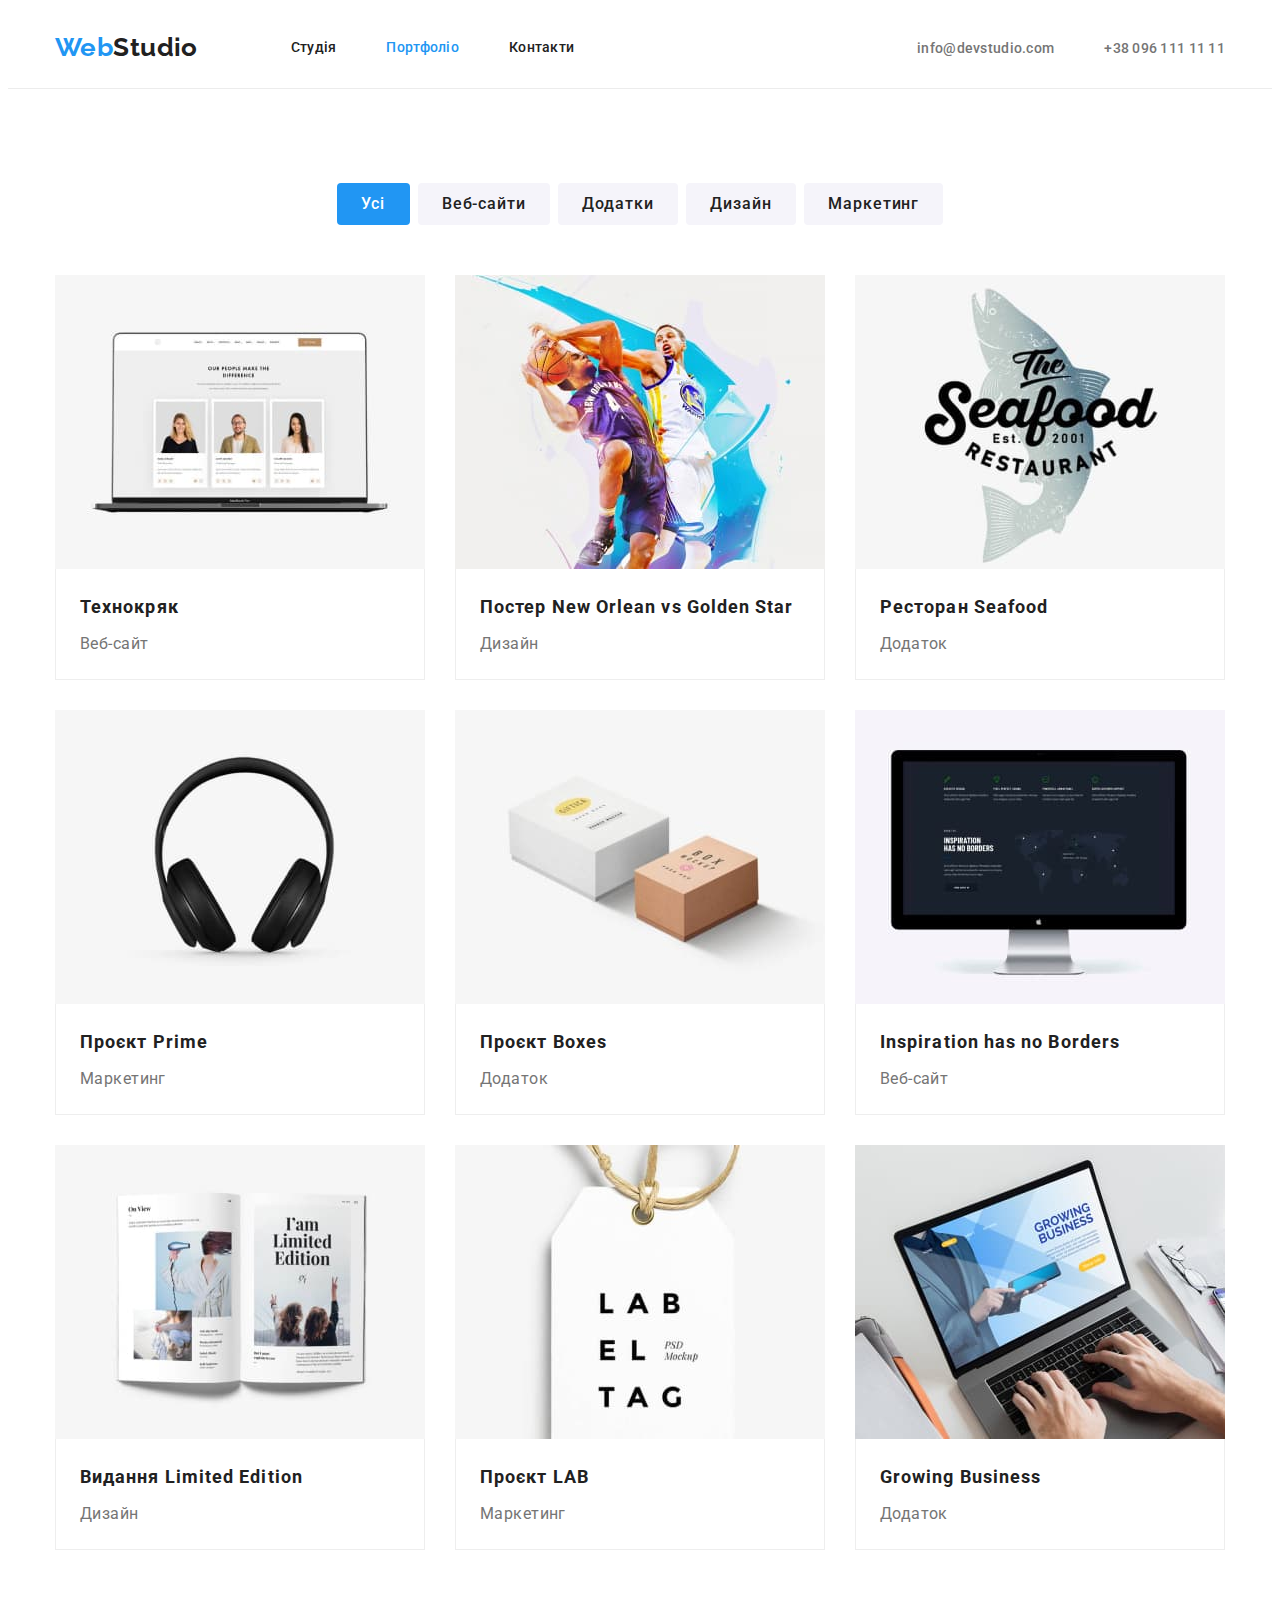
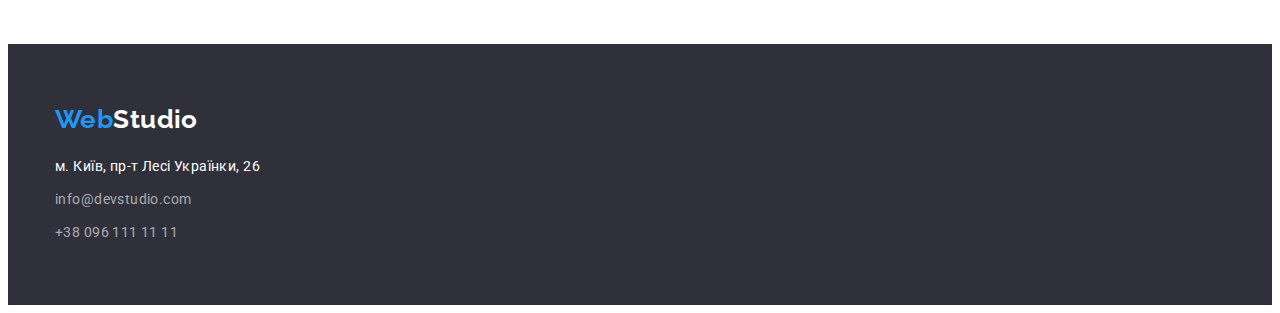
==== commit 2bee7950: "Update index.html portfolio.html styles.css" ====
--- a/portfolio.html
+++ b/portfolio.html
@@ -1,160 +1,225 @@
 <!DOCTYPE html>
 <html lang="uk">
+  <head class="container">
+    <meta charset="UTF-8" />
+    <meta http-equiv="X-UA-Compatible" content="IE=edge" />
+    <meta name="viewport" content="width=device-width, initial-scale=1.0" />
+    <title>WebStudio-portfolio</title>
+    <link
+      href="https://fonts.googleapis.com/css2?family=Raleway:wght@700&family=Roboto:wght@400;500;700;900&display=swap"
+      rel="stylesheet"
+    />
+    <link
+      rel="stylesheet"
+      href="https://cdnjs.cloudflare.com/ajax/libs/modern-normalize/1.1.0/modern-normalize.min.css"
+      integrity="sha512-wpPYUAdjBVSE4KJnH1VR1HeZfpl1ub8YT/NKx4PuQ5NmX2tKuGu6U/JRp5y+Y8XG2tV+wKQpNHVUX03MfMFn9Q=="
+      crossorigin="anonymous"
+      referrerpolicy="no-referrer"
+    />
+    <link rel="stylesheet" href="./css/styles.css" />
+  </head>
 
-<head class="container">
-  <meta charset="UTF-8" />
-  <meta http-equiv="X-UA-Compatible" content="IE=edge" />
-  <meta name="viewport" content="width=device-width, initial-scale=1.0" />
-  <title>WebStudio-portfolio</title>
-  <link href="https://fonts.googleapis.com/css2?family=Raleway:wght@700&family=Roboto:wght@400;500;700;900&display=swap"
-    rel="stylesheet" />
-  <link rel="stylesheet" href="https://cdnjs.cloudflare.com/ajax/libs/modern-normalize/1.1.0/modern-normalize.min.css"
-    integrity="sha512-wpPYUAdjBVSE4KJnH1VR1HeZfpl1ub8YT/NKx4PuQ5NmX2tKuGu6U/JRp5y+Y8XG2tV+wKQpNHVUX03MfMFn9Q=="
-    crossorigin="anonymous" referrerpolicy="no-referrer" />
-  <link rel="stylesheet" href="./css/styles.css" />
-</head>
+  <body>
+    <!--Header-->
+    <header class="page-header">
+      <div class="container header-nav">
+        <nav class="main-nav">
+          <a href="/" class="logo">Web<span class="accent">Studio</span></a>
+          <ul class="site-nav list">
+            <li class="item">
+              <a href="./index.html" class="link">Студія</a>
+            </li>
+            <li class="item">
+              <a href="./portfolio.html" class="link current">Портфоліо</a>
+            </li>
+            <li class="item">
+              <a href="" class="link">Контакти</a>
+            </li>
+          </ul>
+        </nav>
+        <!--Mail+tel-->
+        <div class="auth-nav">
+          <ul class="auth-nav-li list">
+            <li class="item">
+              <a href="mailto:info@devstudio.com" class="link">info@devstudio.com</a>
+            </li>
+            <li class="item">
+              <a href="tel:+380961111111" class="link">+38 096 111 11 11</a>
+            </li>
+          </ul>
+        </div>
+      </div>
+    </header>
+    <main>
+      <section class="portfolio">
+        <h1 hidden>Портфоліо</h1>
+        <!--Buttons-->
+        <div class="container">
+          <ul class="filter list">
+            <li class="item">
+              <button type="button" class="button primary">Усі</button>
+            </li>
+            <li class="item">
+              <button type="button" class="button secondary">Веб-сайти</button>
+            </li>
+            <li class="item">
+              <button type="button" class="button secondary">Додатки</button>
+            </li>
+            <li class="item">
+              <button type="button" class="button secondary">Дизайн</button>
+            </li>
+            <li class="item">
+              <button type="button" class="button secondary">Маркетинг</button>
+            </li>
+          </ul>
 
-<body>
-  <!--Header-->
-  <header class="page-header">
-    <div class="container header-nav">
-      <nav class="main-nav">
-        <a href="/" class="logo">Web<span class="accent">Studio</span></a>
-        <ul class="site-nav list">
-          <li class="item">
-            <a href="./index.html" class="link">Студія</a>
-          </li>
-          <li class="item">
-            <a href="./portfolio.html" class="link current">Портфоліо</a>
-          </li>
-          <li class="item">
-            <a href="" class="link">Контакти</a>
-          </li>
-        </ul>
-      </nav>
-      <!--Mail+tel-->
-      <div class="auth-nav">
-        <ul class="auth-nav-li list">
-          <li class="item">
-            <a href="mailto:info@devstudio.com" class="link">info@devstudio.com</a>
-          </li>
-          <li class="item">
-            <a href="tel:+380961111111" class="link">+38 096 111 11 11</a>
-          </li>
-        </ul>
+          <!--Portfolio-->
+          <ul class="project list">
+            <li class="project-li">
+              <img
+                class="image"
+                src="./images/portfolio/techno.jpg"
+                alt="Технокряк"
+                width="370"
+                height="294"
+              />
+              <div class="item">
+                <h2 class="title">Технокряк</h2>
+                <p class="post">Веб-сайт</p>
+              </div>
+            </li>
+            <li class="project-li">
+              <img
+                class="image"
+                src="./images/portfolio/poster.jpg"
+                alt="Постер New Orlean vs Golden Star"
+                width="370"
+                height="294"
+              />
+              <div class="item">
+                <h2 class="title">Постер New Orlean vs Golden Star</h2>
+                <p class="post">Дизайн</p>
+              </div>
+            </li>
+            <li class="project-li">
+              <img
+                class="image"
+                src="./images/portfolio/seafood.jpg"
+                alt="Ресторан Seafood"
+                width="370"
+                height="294"
+              />
+              <div class="item">
+                <h2 class="title">Ресторан Seafood</h2>
+                <p class="post">Додаток</p>
+              </div>
+            </li>
+            <li class="project-li">
+              <img
+                class="image"
+                src="./images/portfolio/prime.jpg"
+                alt="Проєкт Prime"
+                width="370"
+                height="294"
+              />
+              <div class="item">
+                <h2 class="title">Проєкт Prime</h2>
+                <p class="post">Маркетинг</p>
+              </div>
+            </li>
+            <li class="project-li">
+              <img
+                class="image"
+                src="./images/portfolio/boxes.jpg"
+                alt="Проєкт Boxes"
+                width="370"
+                height="294"
+              />
+              <div class="item">
+                <h2 class="title">Проєкт Boxes</h2>
+                <p class="post">Додаток</p>
+              </div>
+            </li>
+            <li class="project-li">
+              <img
+                class="image"
+                src="./images/portfolio/inspiration.jpg"
+                alt="Inspiration has no Borders"
+                width="370"
+                height="294"
+              />
+              <div class="item">
+                <h2 class="title">Inspiration has no Borders</h2>
+                <p class="post">Веб-сайт</p>
+              </div>
+            </li>
+            <li class="project-li">
+              <img
+                class="image"
+                src="./images/portfolio/limedition.jpg"
+                alt="Видання Limited Edition"
+                width="370"
+                height="294"
+              />
+              <div class="item">
+                <h2 class="title">Видання Limited Edition</h2>
+                <p class="post">Дизайн</p>
+              </div>
+            </li>
+            <li class="project-li">
+              <img
+                class="image"
+                src="./images/portfolio/lab.jpg"
+                alt="Проєкт LAB"
+                width="370"
+                height="294"
+              />
+              <div class="item">
+                <h2 class="title">Проєкт LAB</h2>
+                <p class="post">Маркетинг</p>
+              </div>
+            </li>
+            <li class="project-li">
+              <img
+                class="image"
+                src="./images/portfolio/growing.jpg"
+                alt="Growing Business"
+                width="370"
+                height="294"
+              />
+              <div class="item">
+                <h2 class="title">Growing Business</h2>
+                <p class="post">Додаток</p>
+              </div>
+            </li>
+          </ul>
+        </div>
+      </section>
+    </main>
+    <!--Contact Section-->
+    <footer class="footer">
+      <div class="container">
+        <a href="/" class="logo">Web<span class="studio">Studio</span></a>
+        <address class="adress-nav">
+          <ul class="contact list">
+            <li class="item">
+              <a
+                href="https://goo.gl/maps/7zNhKzBeEA4Yudbg6"
+                target="_blank"
+                rel="noopener noreferrer nofollow"
+                class="adres"
+                >м. Київ, пр-т Лесі Українки, 26
+              </a>
+            </li>
+            <li class="item">
+              <a href="mailto:info@devstudio.com" class="link">info@devstudio.com</a>
+            </li>
+            <li class="item">
+              <a href="tel:+380961111111" class="link">+38 096 111 11 11</a>
+            </li>
+          </ul>
+        </address>
       </div>
-    </div>
-  </header>
-  <main class="portfolio">
-    <h1 hidden>Портфоліо</h1>
-    <!--Buttons-->
-    <div class="container">
-      <ul class="filter list">
-        <li class="item">
-          <button type="button" class="button primary">Усі</button>
-        </li>
-        <li class="item">
-          <button type="button" class="button secondary">Веб-сайти</button>
-        </li>
-        <li class="item">
-          <button type="button" class="button secondary">Додатки</button>
-        </li>
-        <li class="item">
-          <button type="button" class="button secondary">Дизайн</button>
-        </li>
-        <li class="item">
-          <button type="button" class="button secondary">Маркетинг</button>
-        </li>
-      </ul>
-
-      <!--Portfolio-->
-      <ul class="project list">
-        <li class="project-li">
-          <img src="./images/portfolio/techno.jpg" alt="Технокряк" width="370" height="294" />
-          <div class="item">
-            <h2 class="title">Технокряк</h2>
-            <p class="post">Веб-сайт</p>
-          </div>
-        </li>
-        <li class="project-li">
-          <img src="./images/portfolio/poster.jpg" alt="Постер New Orlean vs Golden Star" width="370" height="294" />
-          <div class="item">
-            <h2 class="title">Постер New Orlean vs Golden Star</h2>
-            <p class="post">Дизайн</p>
-          </div>
-        </li>
-        <li class="project-li">
-          <img src="./images/portfolio/seafood.jpg" alt="Ресторан Seafood" width="370" height="294" />
-          <div class="item">
-            <h2 class="title">Ресторан Seafood</h2>
-            <p class="post">Додаток</p>
-          </div>
-        </li>
-        <li class="project-li">
-          <img src="./images/portfolio/prime.jpg" alt="Проєкт Prime" width="370" height="294" />
-          <div class="item">
-            <h2 class="title">Проєкт Prime</h2>
-            <p class="post">Маркетинг</p>
-          </div>
-        </li>
-        <li class="project-li">
-          <img src="./images/portfolio/boxes.jpg" alt="Проєкт Boxes" width="370" height="294" />
-          <div class="item">
-            <h2 class="title">Проєкт Boxes</h2>
-            <p class="post">Додаток</p>
-          </div>
-        </li>
-        <li class="project-li">
-          <img src="./images/portfolio/inspiration.jpg" alt="Inspiration has no Borders" width="370" height="294" />
-          <div class="item">
-            <h2 class="title">Inspiration has no Borders</h2>
-            <p class="post">Веб-сайт</p>
-          </div>
-        </li>
-        <li class="project-li">
-          <img src="./images/portfolio/limedition.jpg" alt="Видання Limited Edition" width="370" height="294" />
-          <div class="item">
-            <h2 class="title">Видання Limited Edition</h2>
-            <p class="post">Дизайн</p>
-          </div>
-        </li>
-        <li class="project-li">
-          <img src="./images/portfolio/lab.jpg" alt="Проєкт LAB" width="370" height="294" />
-          <div class="item">
-            <h2 class="title">Проєкт LAB</h2>
-            <p class="post">Маркетинг</p>
-          </div>
-        </li>
-        <li class="project-li">
-          <img src="./images/portfolio/growing.jpg" alt="Growing Business" width="370" height="294" />
-          <div class="item">
-            <h2 class="title">Growing Business</h2>
-            <p class="post">Додаток</p>
-          </div>
-        </li>
-      </ul>
-    </div>
-  </main>
-  <!--Contact Section-->
-  <footer class="footer">
-    <div class="container">
-      <a href="/" class="logo">Web<span class="studio">Studio</span></a>
-      <address class="adress-nav">
-        <ul class="contact list">
-          <li class="item">
-            <a href="https://goo.gl/maps/7zNhKzBeEA4Yudbg6" target="_blank" rel="noopener noreferrer nofollow"
-              class="adres">м. Київ, пр-т Лесі Українки, 26
-            </a>
-          </li>
-          <li class="item">
-            <a href="mailto:info@devstudio.com" class="link">info@devstudio.com</a>
-          </li>
-          <li class="item">
-            <a href="tel:+380961111111" class="link">+38 096 111 11 11</a>
-          </li>
-        </ul>
-      </address>
-    </div>
-  </footer>
-</body>
-</html>+    </footer>
+  </body>
+</html>
--- a/css/styles.css
+++ b/css/styles.css
@@ -93,7 +93,7 @@
 /*Header*/
 .page-header {
   /*background-color: #ccc;*/
-  border-bottom: 1px solid #ECECEC;
+  border-bottom: 1px solid #ececec;
 }
 
 .header-nav {
@@ -117,21 +117,9 @@
   margin-right: 50px;
 }
 
-/*Очистити правий margin*/
-/*Примінити тільки для останнього*/
 .site-nav .item:last-child {
   margin-right: 0px;
 }
-
-/*Не приміняти до останнього елемента списку 
-    .site-nav .item:not(:last-child) {
-        margin-right: 50px;
-    }
-     Примінити до всіх крім першого
-    .site-nav .item + .item {
-        margin-left: 50px;
-    }
-    */
 
 .site-nav .link {
   display: block;
@@ -164,7 +152,7 @@
   display: flex;
 }
 
-.auth-nav .item+.item {
+.auth-nav .item + .item {
   margin-left: 50px;
 }
 
@@ -184,7 +172,6 @@
 .hero {
   background-color: var(--secondary-background-color);
   text-align: center;
-  margin-bottom: 94px;
   padding-top: 200px;
   padding-bottom: 200px;
 }
@@ -207,7 +194,6 @@
 
 /*Buttons*/
 .button {
-
   color: var(--primary-background-color);
   background-color: var(--accent-color);
   border-color: transparent;
@@ -249,7 +235,7 @@
 }
 
 .button:active {
-  background-color: #188CE8;
+  background-color: #188ce8;
 }
 
 .button.primary:hover,
@@ -264,6 +250,11 @@
   background-color: var(--accent-color);
 }
 
+.general {
+  padding-top: 94px;
+  padding-bottom: 94px;
+}
+
 /*Specifics*/
 .specifics {
   padding-top: 94px;
@@ -286,7 +277,7 @@
 .feature .title {
   margin-top: 0;
   margin-bottom: 10px;
-
+  font-size: 14px;
   color: var(--primary-text-color);
   font-weight: 700;
   line-height: 1.14;
@@ -296,7 +287,6 @@
 .feature .post {
   margin-top: 0;
   margin-bottom: 0;
-
   color: var(--secondary-text-color);
   font-weight: 400;
   line-height: 1.71;
@@ -333,27 +323,24 @@
 .team {
   margin-top: 0;
   margin-bottom: 0;
-
   background-color: var(--background-color);
 }
 
 .team-card {
   display: flex;
   justify-content: space-between;
-  margin-bottom: 94px;
 }
 
 .team-card .item {
   background-color: var(--primary-background-color);
-  box-shadow: 0px 1px 3px rgba(0, 0, 0, 0.12), 0px 1px 1px rgba(0, 0, 0, 0.14), 0px 2px 1px rgba(0, 0, 0, 0.2);
+  box-shadow: 0px 1px 3px rgba(0, 0, 0, 0.12), 0px 1px 1px rgba(0, 0, 0, 0.14),
+    0px 2px 1px rgba(0, 0, 0, 0.2);
   border-radius: 0px 0px 4px 4px;
 }
 
 .team-title {
   margin-top: 0;
   margin-bottom: 50px;
-  padding-top: 94px;
-
   color: var(--primary-text-color);
   font-weight: 700;
   font-size: 36px;
@@ -381,7 +368,6 @@
   font-size: 16px;
   line-height: 1.18;
   text-align: center;
-
 }
 
 /*Кнопки nav для Portfolio*/
@@ -482,4 +468,4 @@
   padding-left: 15px;
   padding-right: 15px;
   width: 1200px;
-}+}
